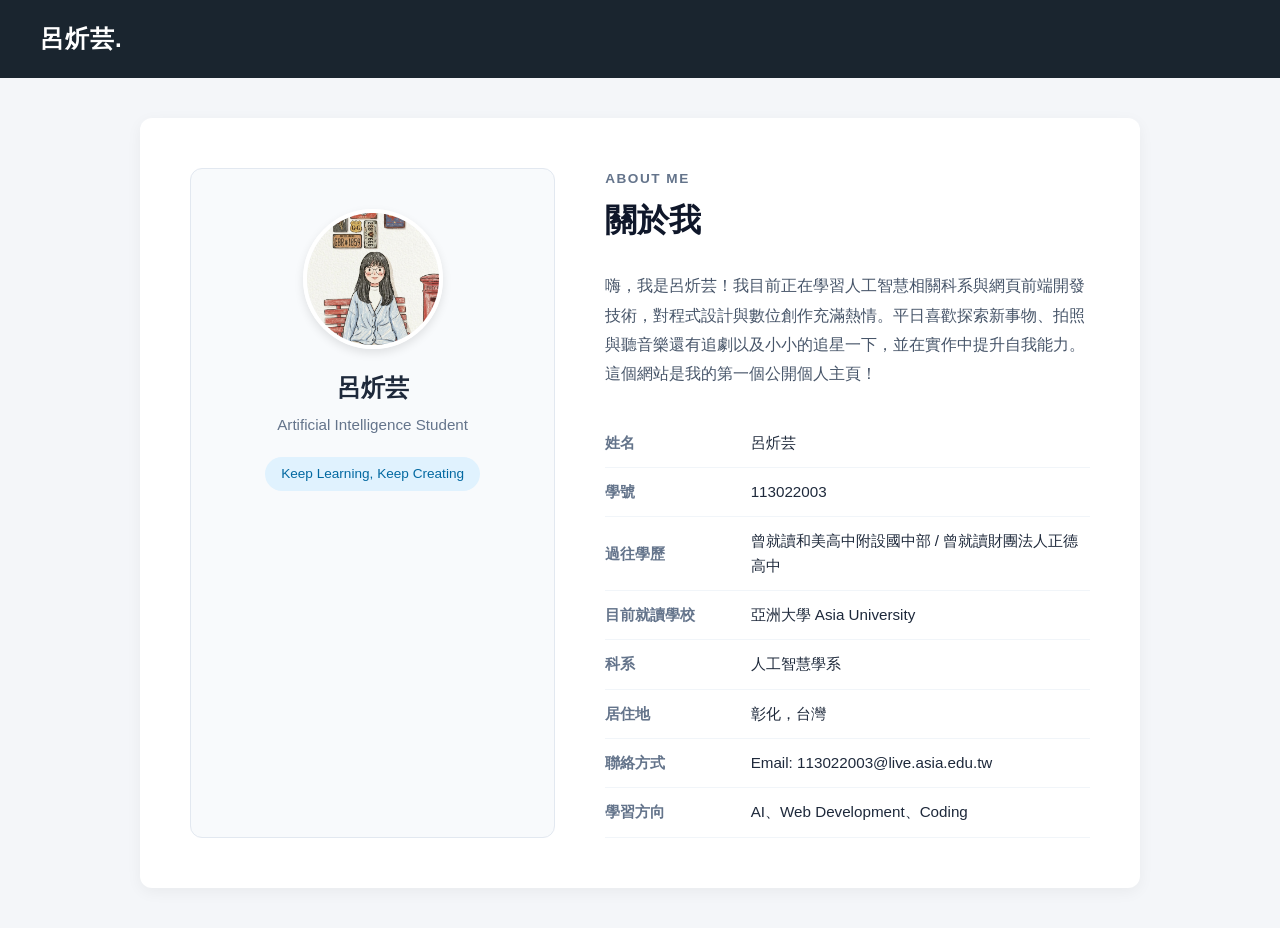
==== index.html @ 7c4a49fc "Add files via upload" ====
<!DOCTYPE html>
<html lang="zh-Hant">
<head>
    <meta charset="UTF-8">
    <meta name="viewport" content="width=device-width, initial-scale=1.0">
    <title>個人簡介網站</title>
    <style>
        * {
            box-sizing: border-box;
            margin: 0;
            padding: 0;
        }
        body {
            font-family: -apple-system, BlinkMacSystemFont, "Segoe UI", Roboto, "Helvetica Neue", Arial, sans-serif;
            background-color: #f4f6f9;
            color: #333;
            line-height: 1.6;
        }
        /* 頂部導覽列 */
        header {
            background-color: #1a252f;
            color: #fff;
            padding: 20px 40px;
            display: flex;
            justify-content: space-between;
            align-items: center;
        }
        .logo {
            font-size: 1.5rem;
            font-weight: bold;
            letter-spacing: 1px;
        }
        /* 主容器 */
        .main-container {
            max-width: 1000px;
            margin: 40px auto;
            background: #fff;
            padding: 50px;
            border-radius: 12px;
            box-shadow: 0 4px 15px rgba(0,0,0,0.05);
            display: flex;
            gap: 50px;
            flex-wrap: wrap;
        }
        /* 左側卡片區 */
        .left-column {
            flex: 1;
            min-width: 280px;
            background: #f8fafc;
            border: 1px solid #e2e8f0;
            border-radius: 12px;
            padding: 40px 20px;
            text-align: center;
            display: flex;
            flex-direction: column;
            align-items: center;
        }
        .profile-photo {
            width: 140px;
            height: 140px;
            object-fit: cover;
            border-radius: 50%;
            border: 4px solid #fff;
            box-shadow: 0 4px 10px rgba(0,0,0,0.1);
            margin-bottom: 20px;
        }
        .left-column h2 {
            font-size: 1.5rem;
            color: #1e293b;
            margin-bottom: 5px;
        }
        .left-column p {
            color: #64748b;
            font-size: 0.95rem;
            margin-bottom: 20px;
        }
        .badge {
            display: inline-block;
            background: #e0f2fe;
            color: #0369a1;
            padding: 6px 16px;
            border-radius: 20px;
            font-size: 0.85rem;
            font-weight: 500;
        }
        /* 右側資訊區 */
        .right-column {
            flex: 1.5;
            min-width: 300px;
        }
        .section-subtitle {
            font-size: 0.85rem;
            text-transform: uppercase;
            letter-spacing: 1.5px;
            color: #64748b;
            margin-bottom: 5px;
            font-weight: 600;
        }
        .right-column h1 {
            font-size: 2rem;
            color: #0f172a;
            margin-bottom: 25px;
        }
        .bio-text {
            font-size: 1.02rem;
            color: #475569;
            margin-bottom: 30px;
            line-height: 1.8;
        }
        /* 表格清單樣式 */
        .info-table {
            width: 100%;
            border-collapse: collapse;
        }
        .info-table tr {
            border-bottom: 1px solid #f1f5f9;
        }
        .info-table th {
            text-align: left;
            padding: 12px 0;
            color: #64748b;
            font-size: 0.95rem;
            width: 30%;
        }
        .info-table td {
            padding: 12px 0;
            color: #1e293b;
            font-size: 0.95rem;
            font-weight: 500;
        }
    </style>
</head>
<body>

    <!-- 頂部導覽列 -->
    <header>
        <div class="logo">呂炘芸.</div>
    </header>

    <!-- 內容主體 -->
    <div class="main-container">
        
        <!-- 左側：照片與個人卡片 -->
        <div class="left-column">
            <!-- 確保你的照片檔名為 photo.jfif 且放在 images 資料夾內 -->
            <img src="./assets/images/me.png" alt="個人照片" class="profile-photo">
            <h2>呂炘芸</h2>
            <p>Artificial Intelligence Student</p>
            <div class="badge">Keep Learning, Keep Creating</div>
        </div>

        <!-- 右側：關於我與詳細資訊 -->
        <div class="right-column">
            <div class="section-subtitle">About Me</div>
            <h1>關於我</h1>
            
            <p class="bio-text">
                嗨，我是呂炘芸！我目前正在學習人工智慧相關科系與網頁前端開發技術，對程式設計與數位創作充滿熱情。平日喜歡探索新事物、拍照與聽音樂還有追劇以及小小的追星一下，並在實作中提升自我能力。這個網站是我的第一個公開個人主頁！
         </p>

            <!-- 詳細資訊對照表 -->
            <table class="info-table">
                <tr>
                    <th>姓名</th>
                    <td>呂炘芸</td>
            </tr>
                <tr>
                    <th>學號</th>
                    <td>113022003</td>
                </tr>
                <tr>
                    
                    <th>過往學歷</th>
                    <td>曾就讀和美高中附設國中部  /  曾就讀財團法人正德高中</td>
                </tr>
                 <tr>   
                    <th>目前就讀學校</th>
                    <td>亞洲大學 Asia University</td>
                </tr>
                <tr>
                    <th>科系</th>
                    <td>人工智慧學系</td>
                </tr>
                <tr>
                    <th>居住地</th>
                    <td>彰化，台灣</td>
                </tr>
                
                <tr>
                    <th>聯絡方式</th>
                    <td>Email: 113022003@live.asia.edu.tw</td>
                </tr>
                <tr>
                    <th>學習方向</th>
                    <td>AI、Web Development、Coding</td>
                </tr>
            </table>
        </div>

    </div>

</body>
</html>
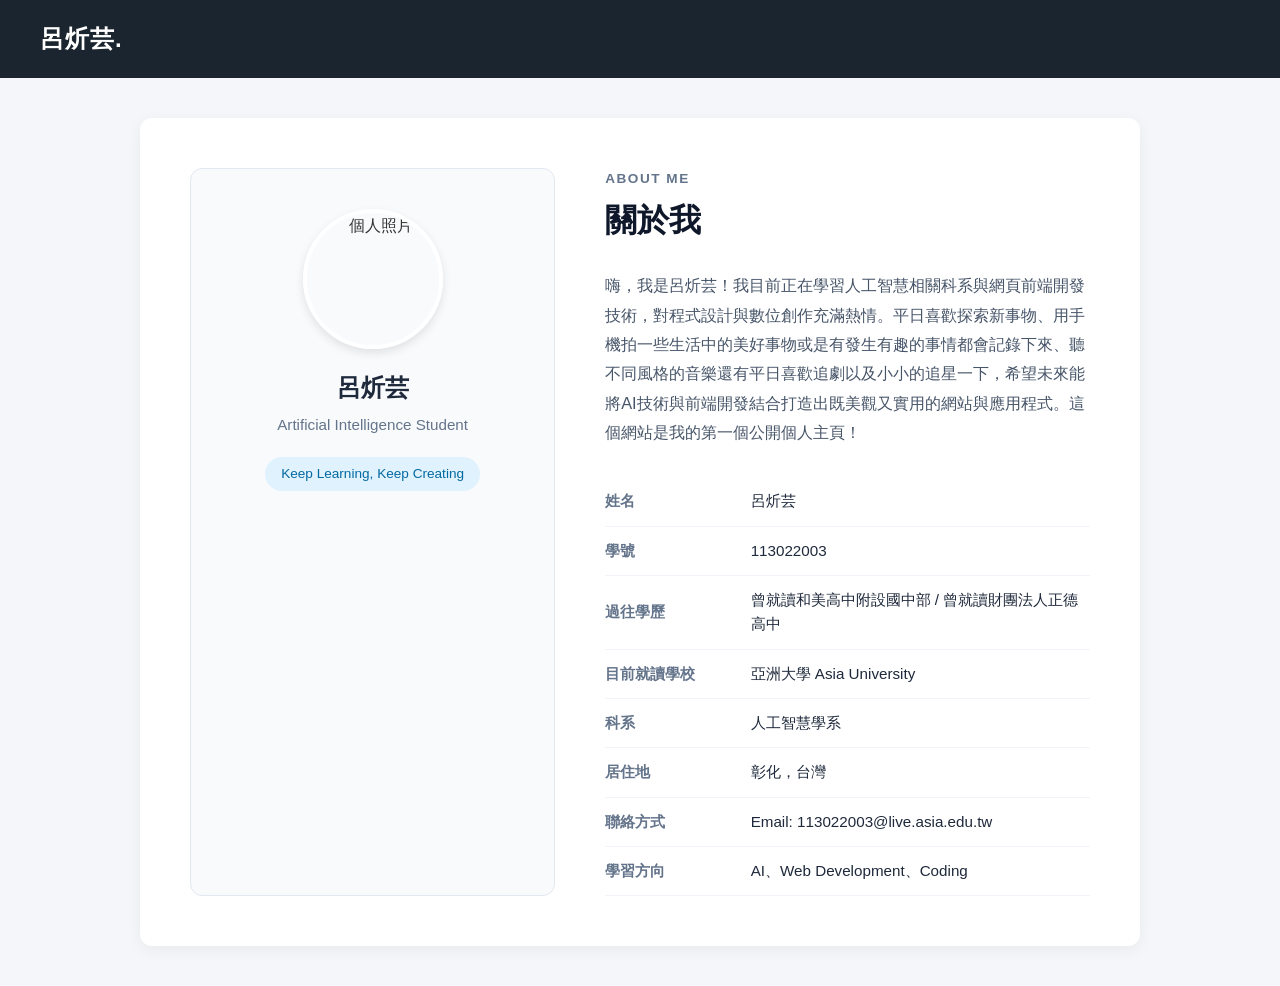
==== commit ca80b7f7: "Add files via upload" ====
--- a/index.html
+++ b/index.html
@@ -142,8 +142,8 @@
         
         <!-- 左側：照片與個人卡片 -->
         <div class="left-column">
-            <!-- 確保你的照片檔名為 photo.jfif 且放在 images 資料夾內 -->
-            <img src="./assets/images/me.png" alt="個人照片" class="profile-photo">
+            <!-- 確保你的照片檔名為 photo.png 且放在 images 資料夾內 -->
+            <img src="images/me.png" alt="個人照片" class="profile-photo">
             <h2>呂炘芸</h2>
             <p>Artificial Intelligence Student</p>
             <div class="badge">Keep Learning, Keep Creating</div>
@@ -155,7 +155,7 @@
             <h1>關於我</h1>
             
             <p class="bio-text">
-                嗨，我是呂炘芸！我目前正在學習人工智慧相關科系與網頁前端開發技術，對程式設計與數位創作充滿熱情。平日喜歡探索新事物、拍照與聽音樂還有追劇以及小小的追星一下，並在實作中提升自我能力。這個網站是我的第一個公開個人主頁！
+                嗨，我是呂炘芸！我目前正在學習人工智慧相關科系與網頁前端開發技術，對程式設計與數位創作充滿熱情。平日喜歡探索新事物、用手機拍一些生活中的美好事物或是有發生有趣的事情都會記錄下來、聽不同風格的音樂還有平日喜歡追劇以及小小的追星一下，希望未來能將AI技術與前端開發結合打造出既美觀又實用的網站與應用程式。這個網站是我的第一個公開個人主頁！
          </p>
 
             <!-- 詳細資訊對照表 -->
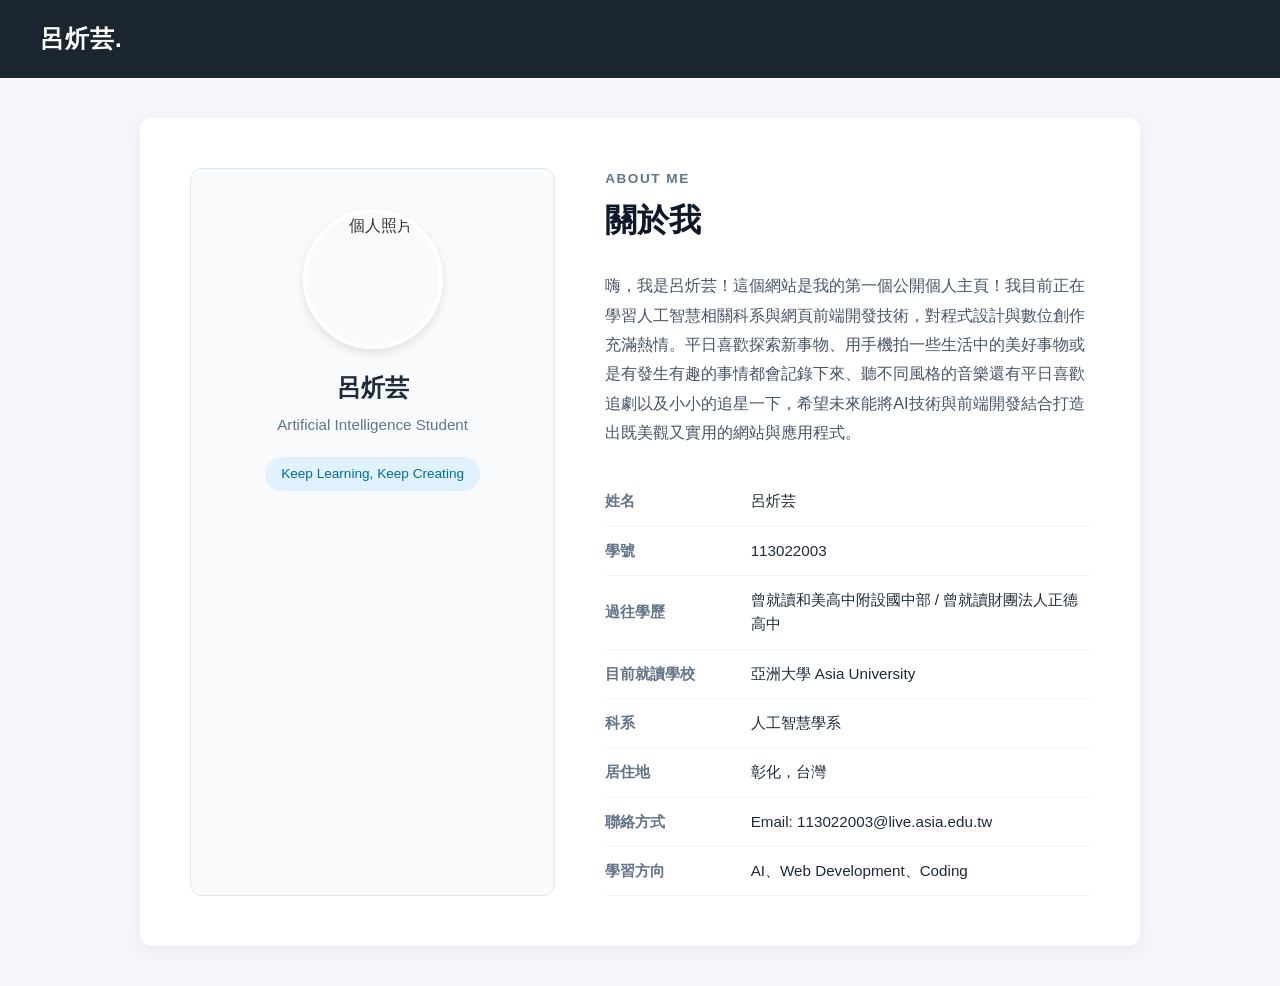
==== commit 09e18195: "Add files via upload" ====
--- a/index.html
+++ b/index.html
@@ -155,7 +155,7 @@
             <h1>關於我</h1>
             
             <p class="bio-text">
-                嗨，我是呂炘芸！我目前正在學習人工智慧相關科系與網頁前端開發技術，對程式設計與數位創作充滿熱情。平日喜歡探索新事物、用手機拍一些生活中的美好事物或是有發生有趣的事情都會記錄下來、聽不同風格的音樂還有平日喜歡追劇以及小小的追星一下，希望未來能將AI技術與前端開發結合打造出既美觀又實用的網站與應用程式。這個網站是我的第一個公開個人主頁！
+                嗨，我是呂炘芸！這個網站是我的第一個公開個人主頁！我目前正在學習人工智慧相關科系與網頁前端開發技術，對程式設計與數位創作充滿熱情。平日喜歡探索新事物、用手機拍一些生活中的美好事物或是有發生有趣的事情都會記錄下來、聽不同風格的音樂還有平日喜歡追劇以及小小的追星一下，希望未來能將AI技術與前端開發結合打造出既美觀又實用的網站與應用程式。
          </p>
 
             <!-- 詳細資訊對照表 -->
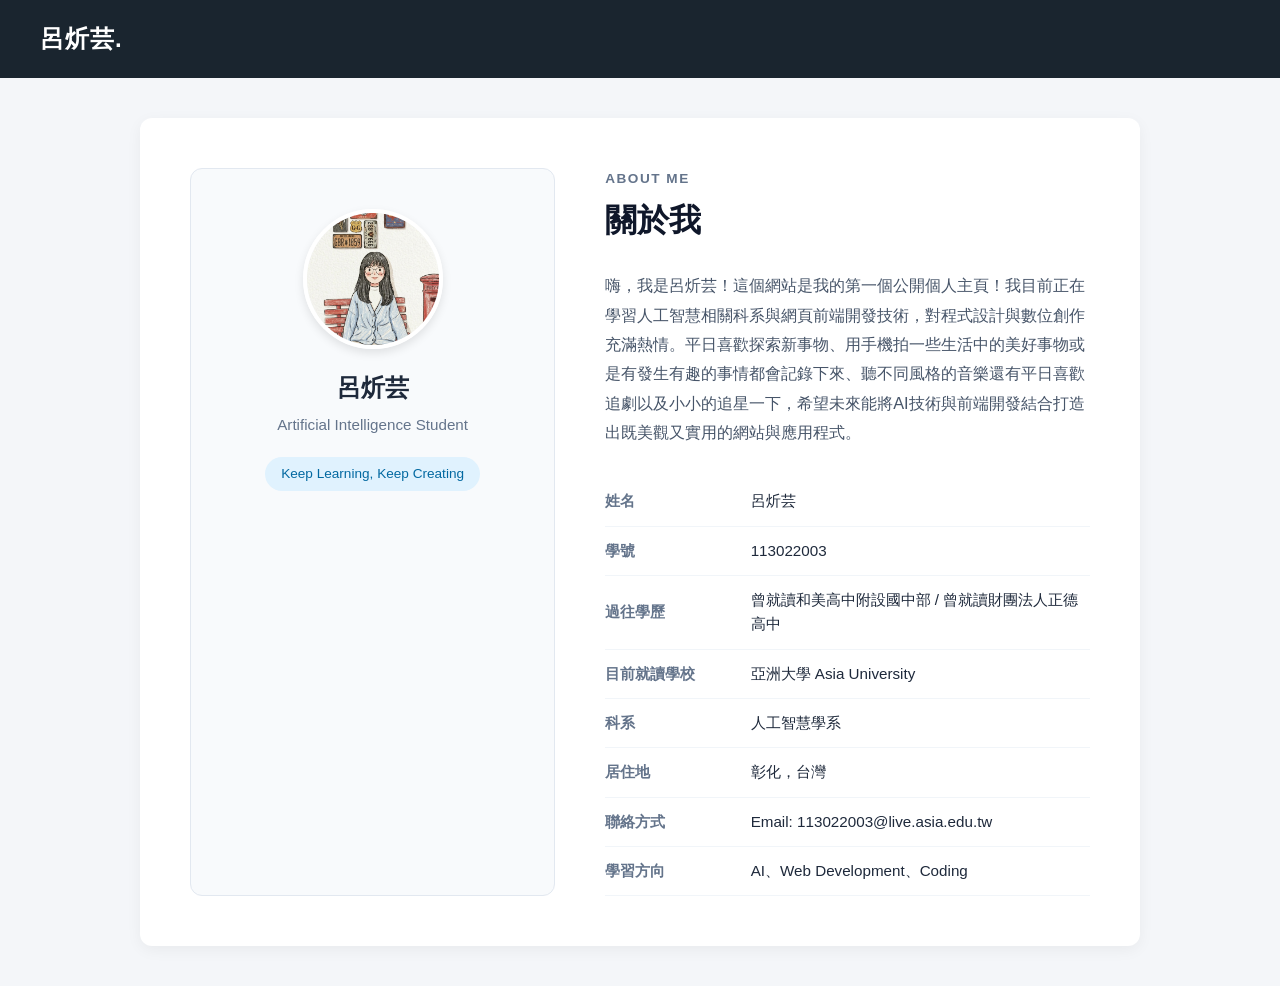
==== commit 3979c0e5: "Add files via upload" ====
--- a/index.html
+++ b/index.html
@@ -143,7 +143,7 @@
         <!-- 左側：照片與個人卡片 -->
         <div class="left-column">
             <!-- 確保你的照片檔名為 photo.png 且放在 images 資料夾內 -->
-            <img src="images/me.png" alt="個人照片" class="profile-photo">
+            <img src="/images/me.png" alt="個人照片" class="profile-photo">
             <h2>呂炘芸</h2>
             <p>Artificial Intelligence Student</p>
             <div class="badge">Keep Learning, Keep Creating</div>
